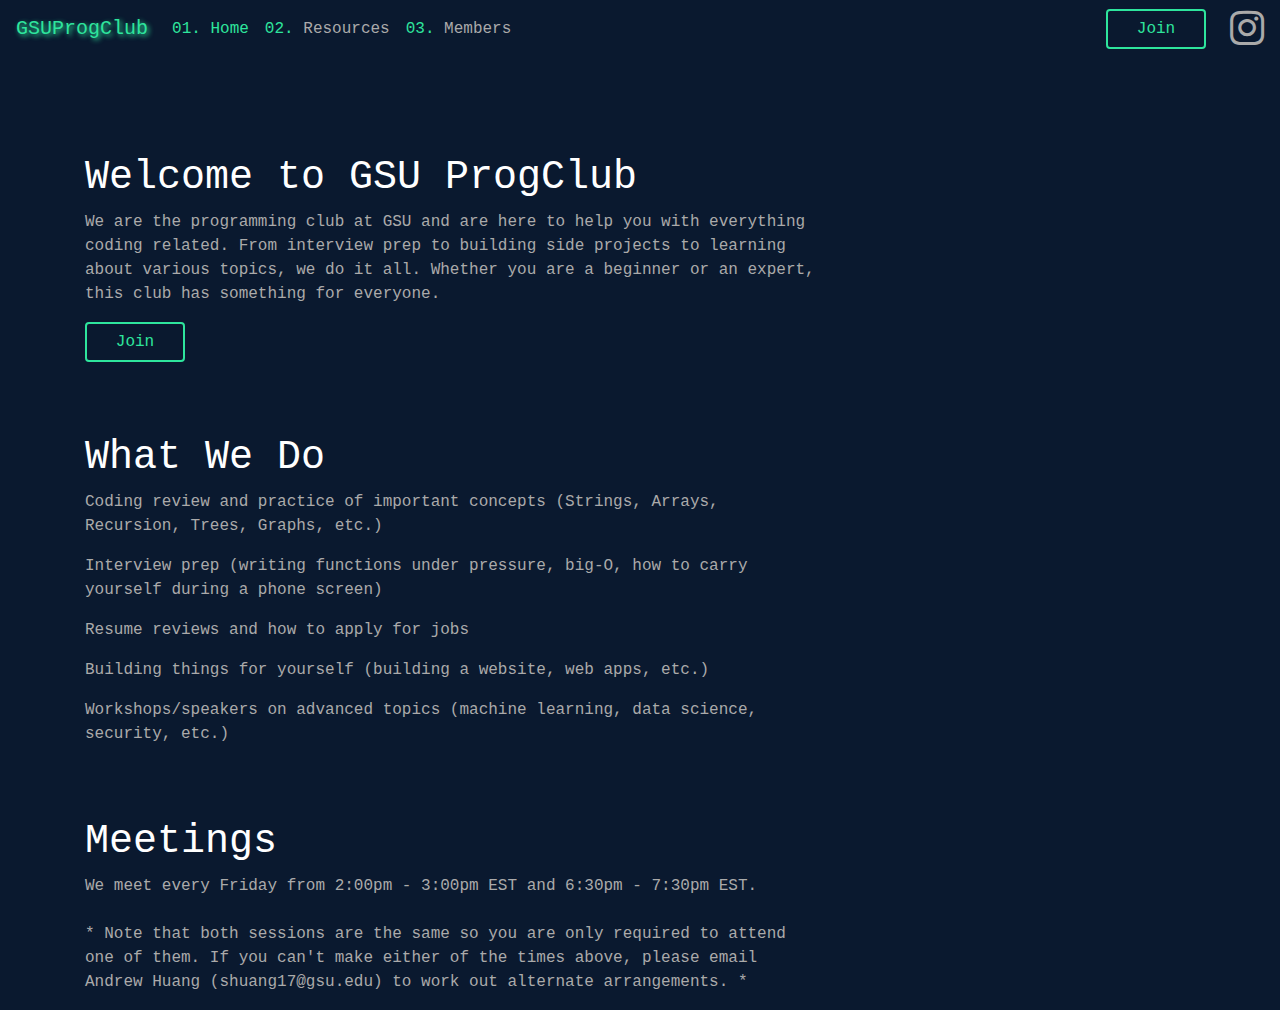
==== index.html @ 76e36459 "updates" ====
<!DOCTYPE html>
<html lang="en">
  <head>
    <!-- Required meta tags -->
    <meta charset="utf-8" />
    <meta
      name="viewport"
      content="width=device-width, initial-scale=1, shrink-to-fit=no"
    />

    <!-- Bootstrap CSS -->
    <link
      rel="stylesheet"
      href="https://maxcdn.bootstrapcdn.com/bootstrap/4.0.0/css/bootstrap.min.css"
      integrity="sha384-Gn5384xqQ1aoWXA+058RXPxPg6fy4IWvTNh0E263XmFcJlSAwiGgFAW/dAiS6JXm"
      crossorigin="anonymous"
    />

    <!-- Font Awesome CSS -->
    <link
      rel="stylesheet"
      href="https://cdnjs.cloudflare.com/ajax/libs/font-awesome/4.7.0/css/font-awesome.min.css"
    />

    <!-- Custom CSS -->
    <link rel="stylesheet" href="assets/css/style.css" />

    <title>GSUProgClub</title>
  </head>
  <nav class="navbar navbar-expand-lg">
    <a class="navbar-brand" href="index.html">GSUProgClub</a>
    <button
      class="navbar-toggler navbar-dark"
      type="button"
      data-toggle="collapse"
      data-target="#navbarSupportedContent"
      aria-controls="navbarSupportedContent"
      aria-expanded="false"
      aria-label="Toggle navigation"
    >
      <span class="navbar-toggler-icon"></span>
    </button>

    <div class="collapse navbar-collapse" id="navbarSupportedContent">
      <ul class="navbar-nav mr-auto">
        <li class="nav-item active">
          <a class="nav-link" href="index.html"
            ><span class="nav-link-num">01.</span> Home
            <span class="sr-only">(current)</span></a
          >
        </li>
        <li class="nav-item">
          <a class="nav-link" href="resources.html"
            ><span class="nav-link-num">02.</span> Resources</a
          >
        </li>
        <li class="nav-item">
          <a class="nav-link" href="members.html"
            ><span class="nav-link-num">03.</span> Members</a
          >
        </li>
      </ul>
      <div class="form-inline my-2 my-lg-0">
        <button class="btn" href="">Join</button>
        <a href=""><i class="fa fa-instagram"></i></a>
      </div>
    </div>
  </nav>
  <body>
    <div class="container">
      <div class="row body-margin">
        <div class="col-lg-8">
          <h1>Welcome to GSU ProgClub</h1>
          <p>
            We are the programming club at GSU and are here to help you with
            everything coding related. From interview prep to building side
            projects to learning about various topics, we do it all. Whether you
            are a beginner or an expert, this club has something for everyone.
          </p>
          <button class="btn mb-3" href="">Join</button>
        </div>
      </div>
      <div class="row sections">
        <div class="col-lg-8">
          <h1>What We Do</h1>
          <p>
            Coding review and practice of important concepts (Strings, Arrays,
            Recursion, Trees, Graphs, etc.)
          </p>
          <p>
            Interview prep (writing functions under pressure, big-O, how to
            carry yourself during a phone screen)
          </p>
          <p>Resume reviews and how to apply for jobs</p>
          <p>
            Building things for yourself (building a website, web apps, etc.)
          </p>
          <p>
            Workshops/speakers on advanced topics (machine learning, data
            science, security, etc.)
          </p>
        </div>
      </div>
      <div class="row sections">
        <div class="col-lg-8">
          <h1>Meetings</h1>
          <p>
            We meet every Friday from 2:00pm - 3:00pm EST and 6:30pm - 7:30pm
            EST. <br />
            <br />
            * Note that both sessions are the same so you are only required to
            attend one of them. If you can't make either of the times above,
            please email Andrew Huang (shuang17@gsu.edu) to work out alternate
            arrangements. *
          </p>
        </div>
      </div>
    </div>

    <!-- Optional JavaScript -->
    <!-- jQuery first, then Popper.js, then Bootstrap JS -->
    <script
      src="https://code.jquery.com/jquery-3.2.1.slim.min.js"
      integrity="sha384-KJ3o2DKtIkvYIK3UENzmM7KCkRr/rE9/Qpg6aAZGJwFDMVNA/GpGFF93hXpG5KkN"
      crossorigin="anonymous"
    ></script>
    <script
      src="https://cdnjs.cloudflare.com/ajax/libs/popper.js/1.12.9/umd/popper.min.js"
      integrity="sha384-ApNbgh9B+Y1QKtv3Rn7W3mgPxhU9K/ScQsAP7hUibX39j7fakFPskvXusvfa0b4Q"
      crossorigin="anonymous"
    ></script>
    <script
      src="https://maxcdn.bootstrapcdn.com/bootstrap/4.0.0/js/bootstrap.min.js"
      integrity="sha384-JZR6Spejh4U02d8jOt6vLEHfe/JQGiRRSQQxSfFWpi1MquVdAyjUar5+76PVCmYl"
      crossorigin="anonymous"
    ></script>
  </body>
</html>
---- assets/css/style.css ----
/* Navbar */

.navbar {
    background-color: #0a192f;
}

.navbar-brand {
    color: #2EE59D;
    text-shadow: 2px 2px 5px #2EE59D;
}

.navbar-brand:hover {
    color: #2EE59D;
}

.nav-link {
    color: rgb(170, 170, 170);
}

.nav-link-num {
    color: #2EE59D;
}

.nav-link:hover {
    color: #2EE59D;
}

.active a {
    color: #2EE59D;
}

.btn {
    border: 2px solid #2EE59D;
    background-color: transparent;
    color: #2EE59D;
    min-width: 100px;
}

.btn:hover {
    background: rgb(46, 229, 157, 0.2);
}

.fa {
    color: rgb(170, 170, 170);
    font-size: 2.5rem;
    margin-left: 1.5rem;
}

.fa:hover {
    color: #2EE59D;
}

/* Body */

body {
    background-color: #0a192f;
    font-family: "Courier New";
}

.body-margin {
    margin-top: 6rem;
}

h1 {
    /* color: rgb(170, 170, 170); */
    color: white;
}

p {
    color: rgb(170, 170, 170);
}

.sections {
    margin-top: 3.5rem;
}

/* Members Page */

table {
    color: rgb(170, 170, 170);
}

th {
    color: #2EE59D;
}

/* Resources Page */

.card-deck {
    margin-left: 0.15rem;
    margin-top: 1.35rem;
}

.card {
    background: #12233e;
}

.button-container {
    display: flex;
    flex-direction: column;
}

.card-body {
    display: flex; 
    flex-direction: column;
    justify-content: space-between;
}

.card-title {
    color: #2EE59D;
}
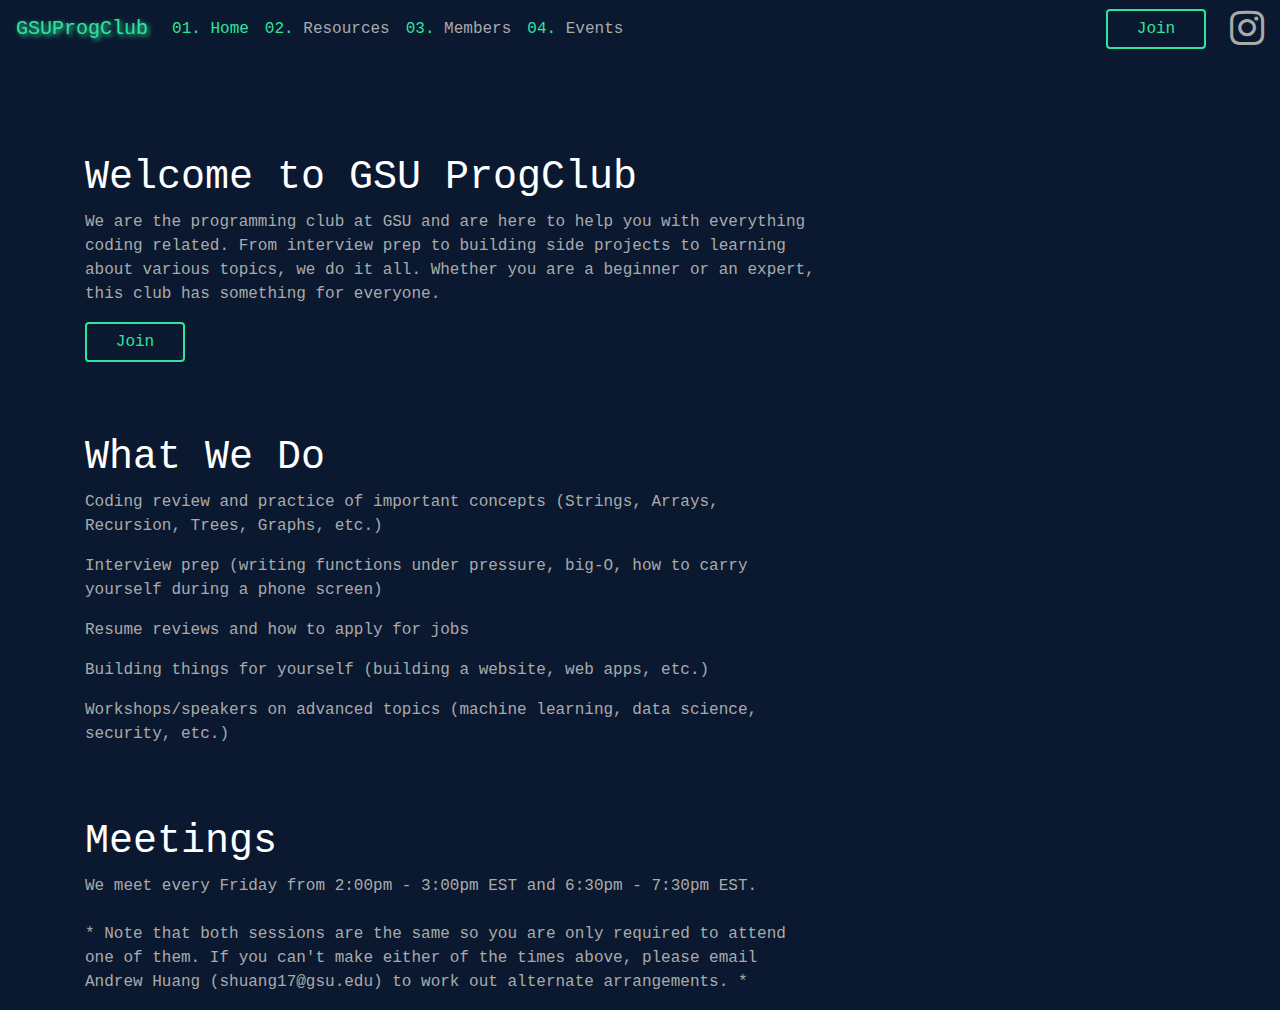
==== commit a0c8b459: "attempt at fixing landing page pt 2" ====
--- a/index.html
+++ b/index.html
@@ -1,138 +1,97 @@
 <!DOCTYPE html>
 <html lang="en">
-  <head>
+
+<head>
     <!-- Required meta tags -->
     <meta charset="utf-8" />
-    <meta
-      name="viewport"
-      content="width=device-width, initial-scale=1, shrink-to-fit=no"
-    />
+    <meta name="viewport" content="width=device-width, initial-scale=1, shrink-to-fit=no" />
 
     <!-- Bootstrap CSS -->
-    <link
-      rel="stylesheet"
-      href="https://maxcdn.bootstrapcdn.com/bootstrap/4.0.0/css/bootstrap.min.css"
-      integrity="sha384-Gn5384xqQ1aoWXA+058RXPxPg6fy4IWvTNh0E263XmFcJlSAwiGgFAW/dAiS6JXm"
-      crossorigin="anonymous"
-    />
+    <link rel="stylesheet" href="https://maxcdn.bootstrapcdn.com/bootstrap/4.0.0/css/bootstrap.min.css" integrity="sha384-Gn5384xqQ1aoWXA+058RXPxPg6fy4IWvTNh0E263XmFcJlSAwiGgFAW/dAiS6JXm" crossorigin="anonymous" />
 
     <!-- Font Awesome CSS -->
-    <link
-      rel="stylesheet"
-      href="https://cdnjs.cloudflare.com/ajax/libs/font-awesome/4.7.0/css/font-awesome.min.css"
-    />
+    <link rel="stylesheet" href="https://cdnjs.cloudflare.com/ajax/libs/font-awesome/4.7.0/css/font-awesome.min.css" />
 
     <!-- Custom CSS -->
-    <link rel="stylesheet" href="assets/css/style.css" />
+    <link rel="stylesheet" href="../assets/css/style.css" />
 
     <title>GSUProgClub</title>
-  </head>
-  <nav class="navbar navbar-expand-lg">
+</head>
+<nav class="navbar navbar-expand-lg">
     <a class="navbar-brand" href="index.html">GSUProgClub</a>
-    <button
-      class="navbar-toggler navbar-dark"
-      type="button"
-      data-toggle="collapse"
-      data-target="#navbarSupportedContent"
-      aria-controls="navbarSupportedContent"
-      aria-expanded="false"
-      aria-label="Toggle navigation"
-    >
-      <span class="navbar-toggler-icon"></span>
-    </button>
+    <button class="navbar-toggler navbar-dark" type="button" data-toggle="collapse" data-target="#navbarSupportedContent" aria-controls="navbarSupportedContent" aria-expanded="false" aria-label="Toggle navigation">
+    <span class="navbar-toggler-icon"></span>
+  </button>
 
     <div class="collapse navbar-collapse" id="navbarSupportedContent">
-      <ul class="navbar-nav mr-auto">
-        <li class="nav-item active">
-          <a class="nav-link" href="index.html"
-            ><span class="nav-link-num">01.</span> Home
-            <span class="sr-only">(current)</span></a
-          >
-        </li>
-        <li class="nav-item">
-          <a class="nav-link" href="resources.html"
-            ><span class="nav-link-num">02.</span> Resources</a
-          >
-        </li>
-        <li class="nav-item">
-          <a class="nav-link" href="members.html"
-            ><span class="nav-link-num">03.</span> Members</a
-          >
-        </li>
-      </ul>
-      <div class="form-inline my-2 my-lg-0">
-        <button class="btn" href="">Join</button>
-        <a href=""><i class="fa fa-instagram"></i></a>
-      </div>
+        <ul class="navbar-nav mr-auto">
+            <li class="nav-item active">
+                <a class="nav-link" href="index.html"><span class="nav-link-num">01.</span> Home
+          <span class="sr-only">(current)</span></a>
+            </li>
+            <li class="nav-item">
+                <a class="nav-link" href="templates/resources.html"><span class="nav-link-num">02.</span> Resources</a>
+            </li>
+            <li class="nav-item">
+                <a class="nav-link" href="templates/members.html"><span class="nav-link-num">03.</span> Members</a>
+            </li>
+            <li class="nav-item">
+                <a class="nav-link" href="templates/events.html"><span class="nav-link-num">04.</span> Events</a>
+            </li>
+        </ul>
+        <div class="form-inline my-2 my-lg-0">
+            <a class="btn" target="_blank" href="https://discord.gg/pxJAqXX">Join</a>
+            <a target="_blank" href="http://instagram.com/gsuprogclub"><i class="fa fa-instagram"></i></a>
+        </div>
     </div>
-  </nav>
-  <body>
+</nav>
+
+<body>
     <div class="container">
-      <div class="row body-margin">
-        <div class="col-lg-8">
-          <h1>Welcome to GSU ProgClub</h1>
-          <p>
-            We are the programming club at GSU and are here to help you with
-            everything coding related. From interview prep to building side
-            projects to learning about various topics, we do it all. Whether you
-            are a beginner or an expert, this club has something for everyone.
-          </p>
-          <button class="btn mb-3" href="">Join</button>
+        <div class="row body-margin">
+            <div class="col-lg-8">
+                <h1>Welcome to GSU ProgClub</h1>
+                <p>
+                    We are the programming club at GSU and are here to help you with everything coding related. From interview prep to building side projects to learning about various topics, we do it all. Whether you are a beginner or an expert, this club has something
+                    for everyone.
+                </p>
+                <a class="btn mb-3" target="_blank" href="https://discord.gg/pxJAqXX">Join</a>
+            </div>
         </div>
-      </div>
-      <div class="row sections">
-        <div class="col-lg-8">
-          <h1>What We Do</h1>
-          <p>
-            Coding review and practice of important concepts (Strings, Arrays,
-            Recursion, Trees, Graphs, etc.)
-          </p>
-          <p>
-            Interview prep (writing functions under pressure, big-O, how to
-            carry yourself during a phone screen)
-          </p>
-          <p>Resume reviews and how to apply for jobs</p>
-          <p>
-            Building things for yourself (building a website, web apps, etc.)
-          </p>
-          <p>
-            Workshops/speakers on advanced topics (machine learning, data
-            science, security, etc.)
-          </p>
+        <div class="row sections">
+            <div class="col-lg-8">
+                <h1>What We Do</h1>
+                <p>
+                    Coding review and practice of important concepts (Strings, Arrays, Recursion, Trees, Graphs, etc.)
+                </p>
+                <p>
+                    Interview prep (writing functions under pressure, big-O, how to carry yourself during a phone screen)
+                </p>
+                <p>Resume reviews and how to apply for jobs</p>
+                <p>
+                    Building things for yourself (building a website, web apps, etc.)
+                </p>
+                <p>
+                    Workshops/speakers on advanced topics (machine learning, data science, security, etc.)
+                </p>
+            </div>
         </div>
-      </div>
-      <div class="row sections">
-        <div class="col-lg-8">
-          <h1>Meetings</h1>
-          <p>
-            We meet every Friday from 2:00pm - 3:00pm EST and 6:30pm - 7:30pm
-            EST. <br />
-            <br />
-            * Note that both sessions are the same so you are only required to
-            attend one of them. If you can't make either of the times above,
-            please email Andrew Huang (shuang17@gsu.edu) to work out alternate
-            arrangements. *
-          </p>
+        <div class="row sections">
+            <div class="col-lg-8">
+                <h1>Meetings</h1>
+                <p>
+                    We meet every Friday from 2:00pm - 3:00pm EST and 6:30pm - 7:30pm EST. <br />
+                    <br /> * Note that both sessions are the same so you are only required to attend one of them. If you can't make either of the times above, please email Andrew Huang (shuang17@gsu.edu) to work out alternate arrangements. *
+                </p>
+            </div>
         </div>
-      </div>
     </div>
 
     <!-- Optional JavaScript -->
     <!-- jQuery first, then Popper.js, then Bootstrap JS -->
-    <script
-      src="https://code.jquery.com/jquery-3.2.1.slim.min.js"
-      integrity="sha384-KJ3o2DKtIkvYIK3UENzmM7KCkRr/rE9/Qpg6aAZGJwFDMVNA/GpGFF93hXpG5KkN"
-      crossorigin="anonymous"
-    ></script>
-    <script
-      src="https://cdnjs.cloudflare.com/ajax/libs/popper.js/1.12.9/umd/popper.min.js"
-      integrity="sha384-ApNbgh9B+Y1QKtv3Rn7W3mgPxhU9K/ScQsAP7hUibX39j7fakFPskvXusvfa0b4Q"
-      crossorigin="anonymous"
-    ></script>
-    <script
-      src="https://maxcdn.bootstrapcdn.com/bootstrap/4.0.0/js/bootstrap.min.js"
-      integrity="sha384-JZR6Spejh4U02d8jOt6vLEHfe/JQGiRRSQQxSfFWpi1MquVdAyjUar5+76PVCmYl"
-      crossorigin="anonymous"
-    ></script>
-  </body>
-</html>
+    <script src="https://code.jquery.com/jquery-3.2.1.slim.min.js" integrity="sha384-KJ3o2DKtIkvYIK3UENzmM7KCkRr/rE9/Qpg6aAZGJwFDMVNA/GpGFF93hXpG5KkN" crossorigin="anonymous"></script>
+    <script src="https://cdnjs.cloudflare.com/ajax/libs/popper.js/1.12.9/umd/popper.min.js" integrity="sha384-ApNbgh9B+Y1QKtv3Rn7W3mgPxhU9K/ScQsAP7hUibX39j7fakFPskvXusvfa0b4Q" crossorigin="anonymous"></script>
+    <script src="https://maxcdn.bootstrapcdn.com/bootstrap/4.0.0/js/bootstrap.min.js" integrity="sha384-JZR6Spejh4U02d8jOt6vLEHfe/JQGiRRSQQxSfFWpi1MquVdAyjUar5+76PVCmYl" crossorigin="anonymous"></script>
+</body>
+
+</html>--- a/assets/css/style.css
+++ b/assets/css/style.css
@@ -29,6 +29,7 @@
     color: #2EE59D;
 }
 
+/* btn class used for all buttons */
 .btn {
     border: 2px solid #2EE59D;
     background-color: transparent;
@@ -38,6 +39,10 @@
 
 .btn:hover {
     background: rgb(46, 229, 157, 0.2);
+}
+
+a:hover {
+    color: #2EE59D;
 }
 
 .fa {
@@ -87,7 +92,6 @@
 /* Resources Page */
 
 .card-deck {
-    margin-left: 0.15rem;
     margin-top: 1.35rem;
 }
 
@@ -100,12 +104,6 @@
     flex-direction: column;
 }
 
-.card-body {
-    display: flex; 
-    flex-direction: column;
-    justify-content: space-between;
-}
-
 .card-title {
     color: #2EE59D;
 }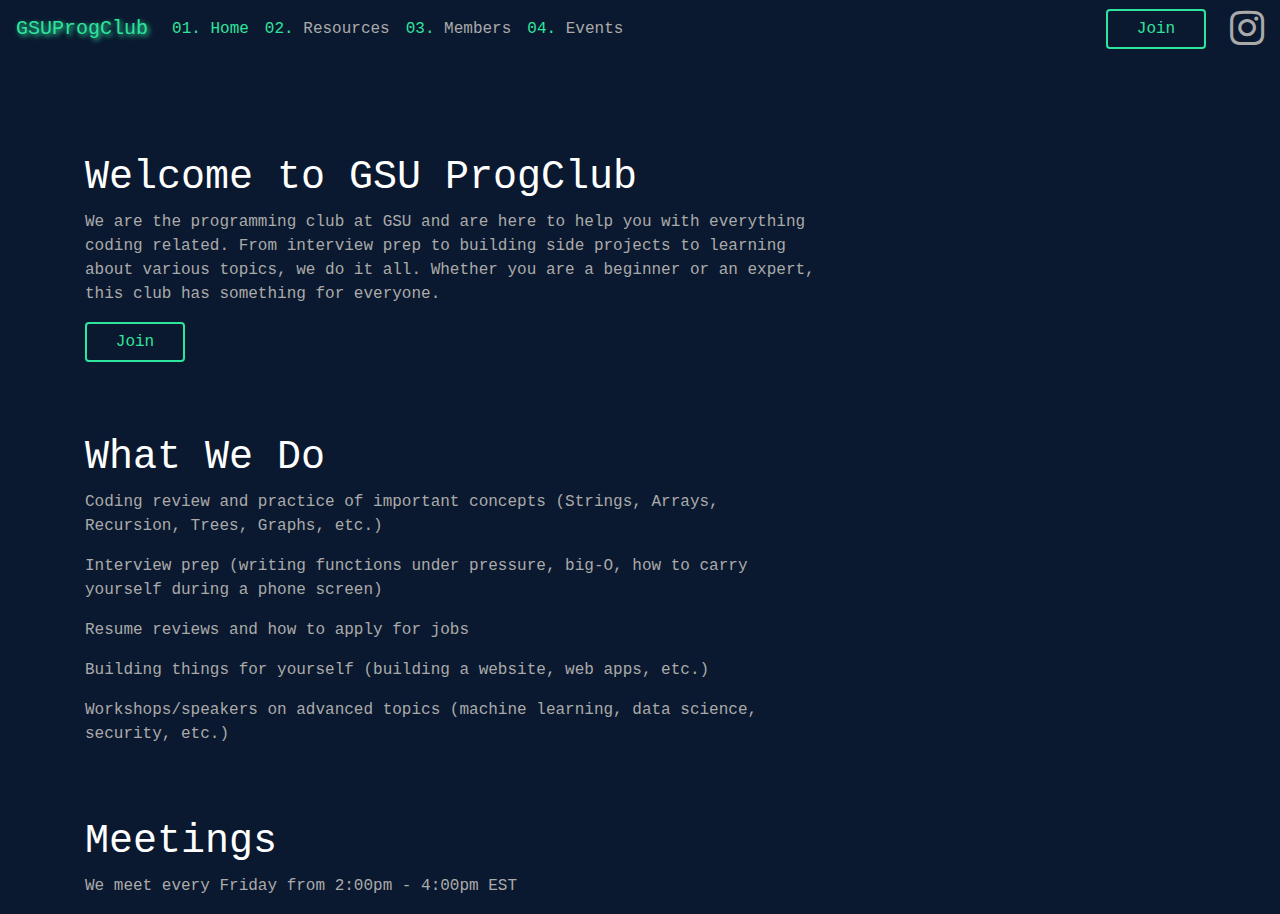
==== commit 10b166d7: "Updated the meeting timings in index.html" ====
--- a/index.html
+++ b/index.html
@@ -80,8 +80,8 @@
             <div class="col-lg-8">
                 <h1>Meetings</h1>
                 <p>
-                    We meet every Friday from 2:00pm - 3:00pm EST and 6:30pm - 7:30pm EST. <br />
-                    <br /> * Note that both sessions are the same so you are only required to attend one of them. If you can't make either of the times above, please email Andrew Huang (shuang17@gsu.edu) to work out alternate arrangements. *
+                    We meet every Friday from 2:00pm - 4:00pm EST <br />
+                    <!-- <br /> * Note that both sessions are the same so you are only required to attend one of them. If you can't make either of the times above, please email Andrew Huang (shuang17@gsu.edu) to work out alternate arrangements. * -->
                 </p>
             </div>
         </div>
--- a/assets/css/style.css
+++ b/assets/css/style.css
@@ -29,7 +29,9 @@
     color: #2EE59D;
 }
 
+
 /* btn class used for all buttons */
+
 .btn {
     border: 2px solid #2EE59D;
     background-color: transparent;
@@ -55,6 +57,7 @@
     color: #2EE59D;
 }
 
+
 /* Body */
 
 body {
@@ -79,6 +82,7 @@
     margin-top: 3.5rem;
 }
 
+
 /* Members Page */
 
 table {
@@ -88,6 +92,7 @@
 th {
     color: #2EE59D;
 }
+
 
 /* Resources Page */
 
@@ -106,4 +111,93 @@
 
 .card-title {
     color: #2EE59D;
+}
+
+.event-container {
+    font-family: "Courier New";
+    max-width: 800px;
+    margin: 0 auto;
+}
+
+.event-container h3.year {
+    font-size: 40px;
+    text-align: center;
+    border-bottom: 1px solid #b1b1b1;
+}
+
+.event-container .event {
+    box-shadow: 0 4px 16px -8px rgb(4, 247, 36);
+    display: felx;
+    border-radius: 8px;
+    margin: 32px 0;
+}
+
+.event .event-left {
+    background: rgba(4, 247, 36, 0.281);
+    min-width: 82px;
+    display: flex;
+    align-items: center;
+    justify-content: center;
+    color: #eee;
+    padding: 8px 48px;
+    font-weight: bold;
+    text-align: center;
+    border-radius: 8px 0 0 8px;
+}
+
+.event .event-left .date {
+    font-size: 56px;
+}
+
+.event .event-left .month {
+    font-size: 16px;
+    font-weight: normal;
+}
+
+.event .event-right {
+    display: flex;
+    flex-direction: column;
+    justify-content: center;
+    padding: 0 24px;
+}
+
+.event .event-right h3.event-title {
+    font: 24px;
+    margin: 24px 0 10px 0;
+    color: #2EE59D;
+    text-transform: uppercase;
+}
+
+.event .event-right .event-timing {
+    background: #fff8ba;
+    display: flex;
+    align-items: center;
+    justify-content: center;
+    width: 100px;
+    padding: 8px;
+    border-radius: 16px;
+    margin: 24px 0;
+    font-size: 14px;
+}
+
+.event-description {
+    color: #cccccc
+}
+
+@media(max-width: 550px) {
+    .event {
+        flex-direction: column;
+    }
+    .event .event-left {
+        padding: 0;
+        border-radius: 8px 8px 0 0;
+    }
+    .event .event-left .event-date .date,
+    .event .event-left .event-date .month {
+        display: inline-block;
+        font-size: 24px;
+    }
+    .event .event-left .event-date {
+        padding: 10px 0;
+    }
 }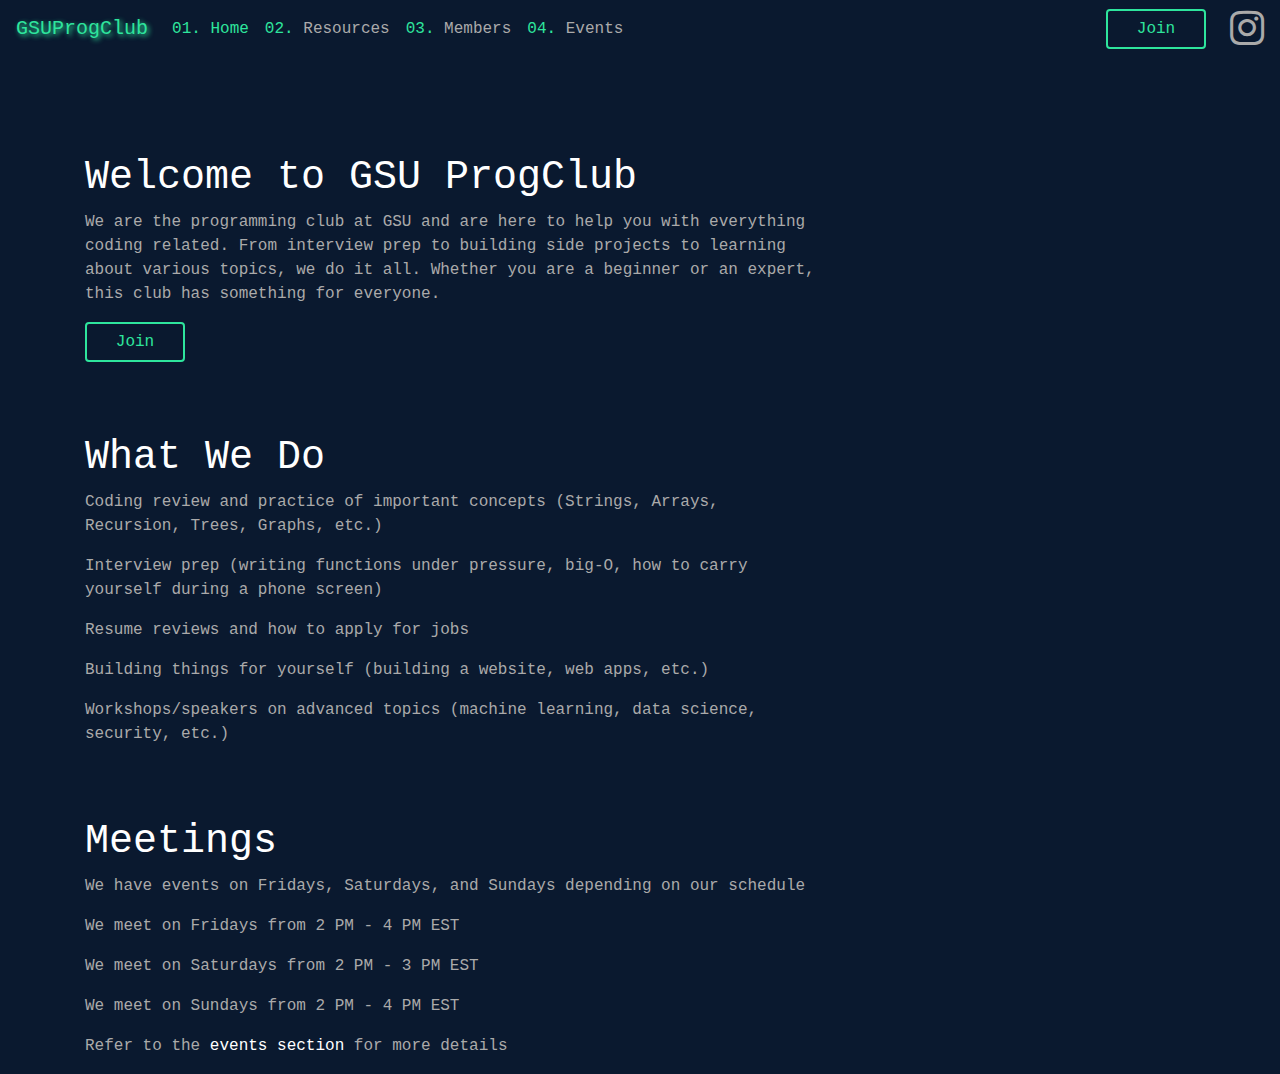
==== commit 12154e38: "updated the meetings section" ====
--- a/index.html
+++ b/index.html
@@ -79,10 +79,11 @@
         <div class="row sections">
             <div class="col-lg-8">
                 <h1>Meetings</h1>
-                <p>
-                    We meet every Friday from 2:00pm - 4:00pm EST <br />
-                    <!-- <br /> * Note that both sessions are the same so you are only required to attend one of them. If you can't make either of the times above, please email Andrew Huang (shuang17@gsu.edu) to work out alternate arrangements. * -->
-                </p>
+                <p>We have events on Fridays, Saturdays, and Sundays depending on our schedule</p>
+                <p>We meet on Fridays from 2 PM - 4 PM EST</p>
+                <p>We meet on Saturdays from 2 PM - 3 PM EST</p>
+                <p>We meet on Sundays from 2 PM - 4 PM EST</p>
+                <p>Refer to the <a class="events-hyperlink" href="templates/events.html">events section</a> for more details</p>
             </div>
         </div>
     </div>
--- a/assets/css/style.css
+++ b/assets/css/style.css
@@ -184,6 +184,16 @@
     color: #cccccc
 }
 
+.events-hyperlink {
+    color:white; 
+    text-decoration: none;
+}
+
+.events-hyperlink:hover {
+    color: white;
+    text-decoration: none;
+}
+
 @media(max-width: 550px) {
     .event {
         flex-direction: column;
